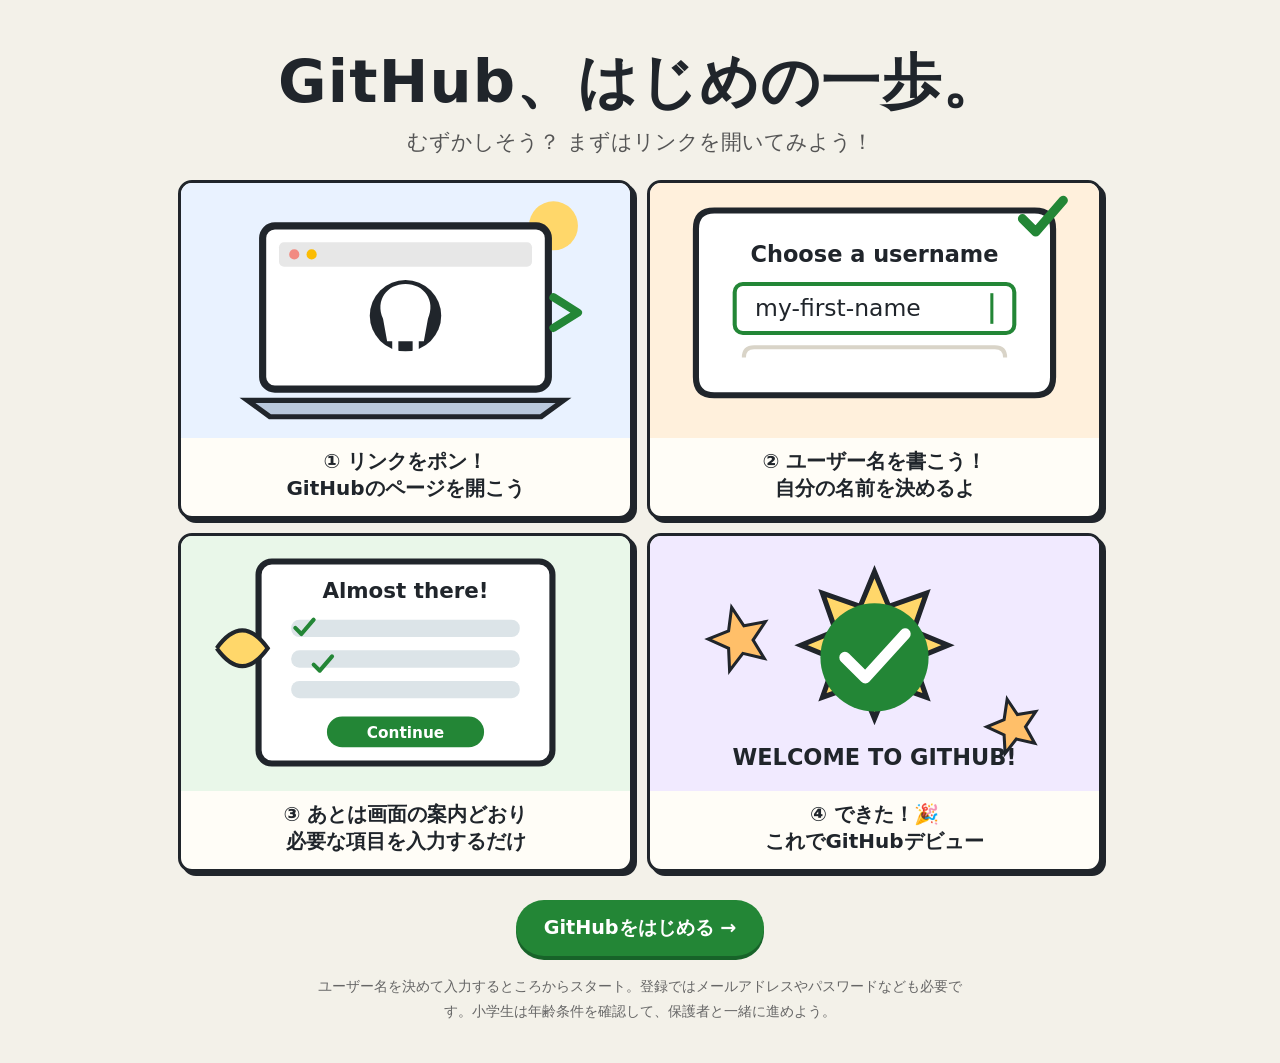
==== index.html @ 366e0529 "Add simple four-panel GitHub getting-started page" ====
<!doctype html>
<html lang="ja">
<head>
<meta charset="utf-8">
<meta name="viewport" content="width=device-width, initial-scale=1">
<title>GitHub、はじめの一歩。</title>
<style>
:root{color-scheme:light;--ink:#20252b;--green:#238636;--paper:#fffdf7;--line:#d9d4c8}
*{box-sizing:border-box}body{margin:0;background:#f3f1e9;color:var(--ink);font-family:system-ui,-apple-system,"Noto Sans JP",sans-serif}
main{width:min(960px,100%);margin:auto;padding:clamp(20px,5vw,48px) 18px 40px}
header{text-align:center;margin-bottom:24px}h1{font-size:clamp(2rem,6vw,3.7rem);line-height:1.15;margin:0 0 12px;letter-spacing:.02em}
.lead{font-size:clamp(1rem,2.5vw,1.3rem);margin:0;color:#555}
.comic{display:grid;grid-template-columns:repeat(2,minmax(0,1fr));gap:14px}
.panel{background:var(--paper);border:3px solid var(--ink);border-radius:14px;overflow:hidden;box-shadow:4px 4px 0 var(--ink)}
.panel svg{display:block;width:100%;height:auto}.caption{font-weight:800;text-align:center;font-size:clamp(1rem,2.5vw,1.25rem);padding:10px 8px 14px;min-height:3.5em}
.cta{text-align:center;margin:28px auto 12px}.button{display:inline-block;background:var(--green);color:white;text-decoration:none;font-weight:800;font-size:1.2rem;padding:15px 28px;border-radius:999px;box-shadow:0 4px 0 #176329}.button:hover{filter:brightness(1.08);transform:translateY(-1px)}
.note{text-align:center;color:#666;font-size:.9rem;line-height:1.7;margin:18px auto 0;max-width:650px}
@media(max-width:560px){.comic{grid-template-columns:1fr;gap:12px}.panel svg{max-height:230px}}
</style>
</head>
<body>
<main>
<header>
<h1>GitHub、はじめの一歩。</h1>
<p class="lead">むずかしそう？ まずはリンクを開いてみよう！</p>
</header>
<section class="comic" aria-label="GitHubを始める4コママンガ">
<article class="panel">
<svg viewBox="0 0 440 250" role="img" aria-label="パソコンでGitHubのリンクを開く">
<rect width="440" height="250" fill="#e9f2ff"/><circle cx="365" cy="42" r="24" fill="#ffd76a"/>
<rect x="80" y="42" width="280" height="160" rx="12" fill="#fff" stroke="#20252b" stroke-width="7"/>
<rect x="96" y="58" width="248" height="24" rx="5" fill="#e7e7e7"/><circle cx="111" cy="70" r="5" fill="#f28b82"/><circle cx="128" cy="70" r="5" fill="#fbbc04"/>
<circle cx="220" cy="130" r="35" fill="#20252b"/><path d="M198 133c-8-18 4-34 22-34s30 16 22 34l-4 22h-36z" fill="#fff"/><path d="M210 153v12m20-12v12" stroke="#fff" stroke-width="6" stroke-linecap="round"/>
<path d="M65 213h310l-22 16H87z" fill="#b9c8dc" stroke="#20252b" stroke-width="5"/>
<path d="M365 112l24 15-24 15" fill="none" stroke="#238636" stroke-width="8" stroke-linecap="round" stroke-linejoin="round"/>
</svg>
<div class="caption">① リンクをポン！<br>GitHubのページを開こう</div>
</article>
<article class="panel">
<svg viewBox="0 0 440 250" role="img" aria-label="ユーザー名を考えて入力する">
<rect width="440" height="250" fill="#fff0dc"/><path d="M45 45q0-18 18-18h314q18 0 18 18v145q0 18-18 18H63q-18 0-18-18z" fill="#fff" stroke="#20252b" stroke-width="6"/>
<text x="220" y="77" font-size="22" font-weight="800" text-anchor="middle" fill="#20252b">Choose a username</text>
<rect x="83" y="99" width="274" height="48" rx="8" fill="#fff" stroke="#238636" stroke-width="4"/>
<text x="103" y="130" font-size="23" fill="#20252b">my-first-name</text><path d="M335 108v30" stroke="#238636" stroke-width="3"/>
<path d="M92 171q0-10 10-10h236q10 0 10 10" fill="none" stroke="#d9d4c8" stroke-width="4"/>
<path d="M365 35l13 13 27-31" fill="none" stroke="#238636" stroke-width="9" stroke-linecap="round" stroke-linejoin="round"/>
</svg>
<div class="caption">② ユーザー名を書こう！<br>自分の名前を決めるよ</div>
</article>
<article class="panel">
<svg viewBox="0 0 440 250" role="img" aria-label="画面の案内にそって登録を進める">
<rect width="440" height="250" fill="#e9f7e9"/><rect x="76" y="25" width="288" height="198" rx="13" fill="#fff" stroke="#20252b" stroke-width="6"/>
<text x="220" y="61" font-size="21" font-weight="800" text-anchor="middle" fill="#20252b">Almost there!</text>
<rect x="108" y="82" width="224" height="17" rx="8" fill="#dce4e8"/><rect x="108" y="112" width="224" height="17" rx="8" fill="#dce4e8"/><rect x="108" y="142" width="224" height="17" rx="8" fill="#dce4e8"/>
<path d="M112 90l6 6 12-14m0 44l6 6 12-14" fill="none" stroke="#238636" stroke-width="4" stroke-linecap="round" stroke-linejoin="round"/>
<rect x="143" y="177" width="154" height="30" rx="15" fill="#238636"/><text x="220" y="198" text-anchor="middle" font-size="15" font-weight="800" fill="#fff">Continue</text>
<path d="M35 110q25-35 50 0q-25 35-50 0" fill="#ffd76a" stroke="#20252b" stroke-width="4"/>
</svg>
<div class="caption">③ あとは画面の案内どおり<br>必要な項目を入力するだけ</div>
</article>
<article class="panel">
<svg viewBox="0 0 440 250" role="img" aria-label="登録ができてうれしい">
<rect width="440" height="250" fill="#f1eaff"/><path d="M220 35l14 34 37-13-13 37 34 14-34 14 13 37-37-13-14 34-14-34-37 13 13-37-34-14 34-14-13-37 37 13z" fill="#ffd76a" stroke="#20252b" stroke-width="5"/>
<circle cx="220" cy="119" r="53" fill="#238636"/><path d="M191 119l20 20 39-43" fill="none" stroke="#fff" stroke-width="11" stroke-linecap="round" stroke-linejoin="round"/>
<path d="M80 70l12 18 21-4-12 18 11 18-21-5-13 17-1-22-20-9 20-8zM350 160l10 15 18-3-10 15 9 16-18-4-11 14-1-18-17-8 17-7z" fill="#ffbf69" stroke="#20252b" stroke-width="3"/>
<text x="220" y="224" font-size="22" font-weight="900" text-anchor="middle" fill="#20252b">WELCOME TO GITHUB!</text>
</svg>
<div class="caption">④ できた！🎉<br>これでGitHubデビュー</div>
</article>
</section>
<div class="cta"><a class="button" href="https://github.com/signup" target="_blank" rel="noopener">GitHubをはじめる →</a></div>
<p class="note">ユーザー名を決めて入力するところからスタート。登録ではメールアドレスやパスワードなども必要です。小学生は年齢条件を確認して、保護者と一緒に進めよう。</p>
</main>
</body>
</html>
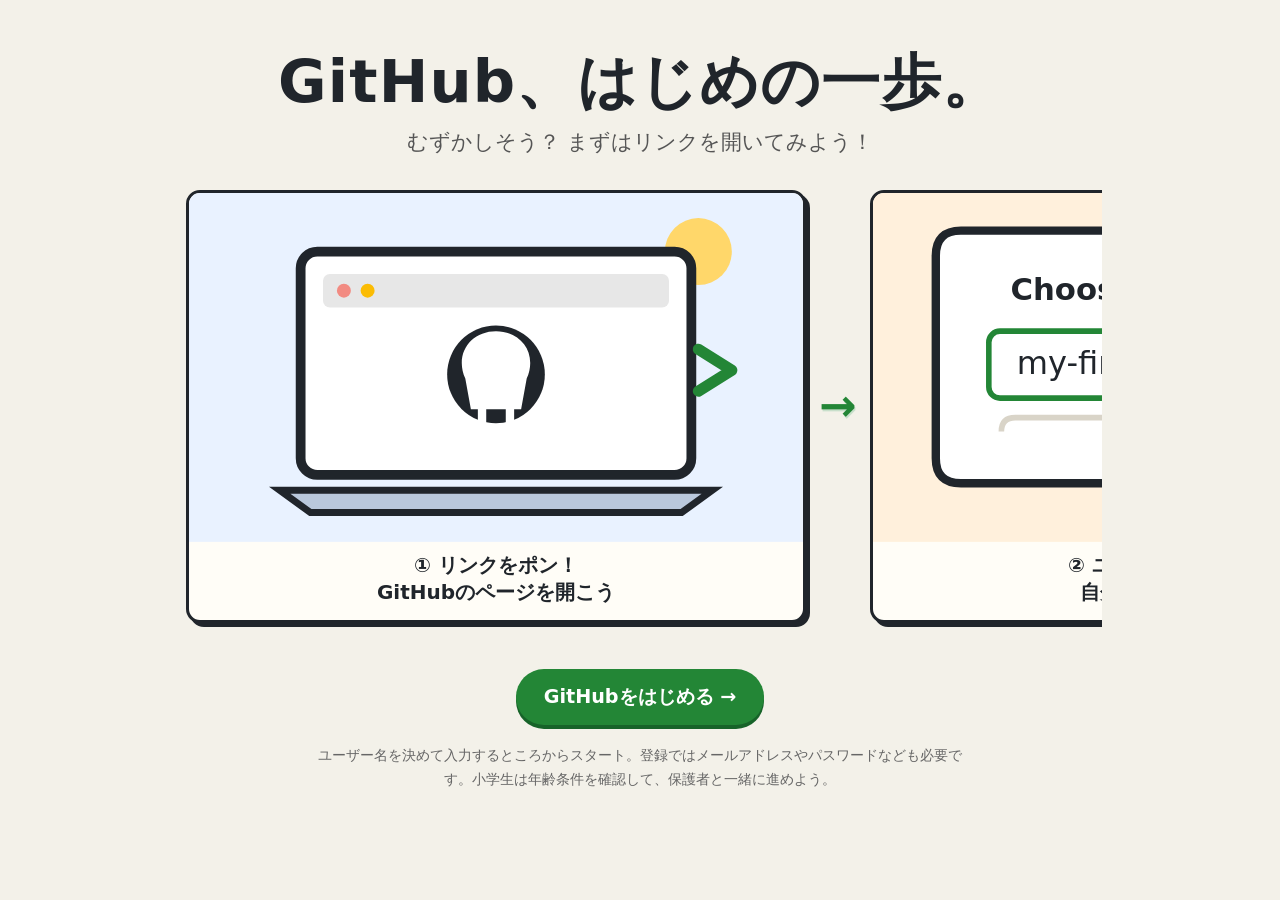
==== commit 1082ec40: "Add arrows between horizontally scrolling comic panels" ====
--- a/index.html
+++ b/index.html
@@ -10,12 +10,12 @@
 main{width:min(960px,100%);margin:auto;padding:clamp(20px,5vw,48px) 18px 40px}
 header{text-align:center;margin-bottom:24px}h1{font-size:clamp(2rem,6vw,3.7rem);line-height:1.15;margin:0 0 12px;letter-spacing:.02em}
 .lead{font-size:clamp(1rem,2.5vw,1.3rem);margin:0;color:#555}
-.comic{display:grid;grid-template-columns:repeat(2,minmax(0,1fr));gap:14px}
-.panel{background:var(--paper);border:3px solid var(--ink);border-radius:14px;overflow:hidden;box-shadow:4px 4px 0 var(--ink)}
+.comic{display:flex;align-items:center;gap:0;overflow-x:auto;overscroll-behavior-x:contain;scroll-snap-type:x mandatory;padding:10px 8px 18px;scrollbar-width:thin}
+.panel{flex:0 0 min(78vw,620px);background:var(--paper);border:3px solid var(--ink);border-radius:14px;overflow:hidden;box-shadow:4px 4px 0 var(--ink);scroll-snap-align:center}.flow-arrow{flex:0 0 64px;display:grid;place-items:center;color:var(--green);font-size:2.8rem;font-weight:900;line-height:1;text-shadow:1px 2px 0 #c8dfcb}
 .panel svg{display:block;width:100%;height:auto}.caption{font-weight:800;text-align:center;font-size:clamp(1rem,2.5vw,1.25rem);padding:10px 8px 14px;min-height:3.5em}
 .cta{text-align:center;margin:28px auto 12px}.button{display:inline-block;background:var(--green);color:white;text-decoration:none;font-weight:800;font-size:1.2rem;padding:15px 28px;border-radius:999px;box-shadow:0 4px 0 #176329}.button:hover{filter:brightness(1.08);transform:translateY(-1px)}
 .note{text-align:center;color:#666;font-size:.9rem;line-height:1.7;margin:18px auto 0;max-width:650px}
-@media(max-width:560px){.comic{grid-template-columns:1fr;gap:12px}.panel svg{max-height:230px}}
+@media(max-width:560px){.panel{flex-basis:84vw}.flow-arrow{flex-basis:42px;font-size:2rem}.panel svg{max-height:260px}}
 </style>
 </head>
 <body>
@@ -36,6 +36,7 @@
 </svg>
 <div class="caption">① リンクをポン！<br>GitHubのページを開こう</div>
 </article>
+<div class="flow-arrow" aria-hidden="true">→</div>
 <article class="panel">
 <svg viewBox="0 0 440 250" role="img" aria-label="ユーザー名を考えて入力する">
 <rect width="440" height="250" fill="#fff0dc"/><path d="M45 45q0-18 18-18h314q18 0 18 18v145q0 18-18 18H63q-18 0-18-18z" fill="#fff" stroke="#20252b" stroke-width="6"/>
@@ -47,6 +48,7 @@
 </svg>
 <div class="caption">② ユーザー名を書こう！<br>自分の名前を決めるよ</div>
 </article>
+<div class="flow-arrow" aria-hidden="true">→</div>
 <article class="panel">
 <svg viewBox="0 0 440 250" role="img" aria-label="画面の案内にそって登録を進める">
 <rect width="440" height="250" fill="#e9f7e9"/><rect x="76" y="25" width="288" height="198" rx="13" fill="#fff" stroke="#20252b" stroke-width="6"/>
@@ -58,6 +60,7 @@
 </svg>
 <div class="caption">③ あとは画面の案内どおり<br>必要な項目を入力するだけ</div>
 </article>
+<div class="flow-arrow" aria-hidden="true">→</div>
 <article class="panel">
 <svg viewBox="0 0 440 250" role="img" aria-label="登録ができてうれしい">
 <rect width="440" height="250" fill="#f1eaff"/><path d="M220 35l14 34 37-13-13 37 34 14-34 14 13 37-37-13-14 34-14-34-37 13 13-37-34-14 34-14-13-37 37 13z" fill="#ffd76a" stroke="#20252b" stroke-width="5"/>
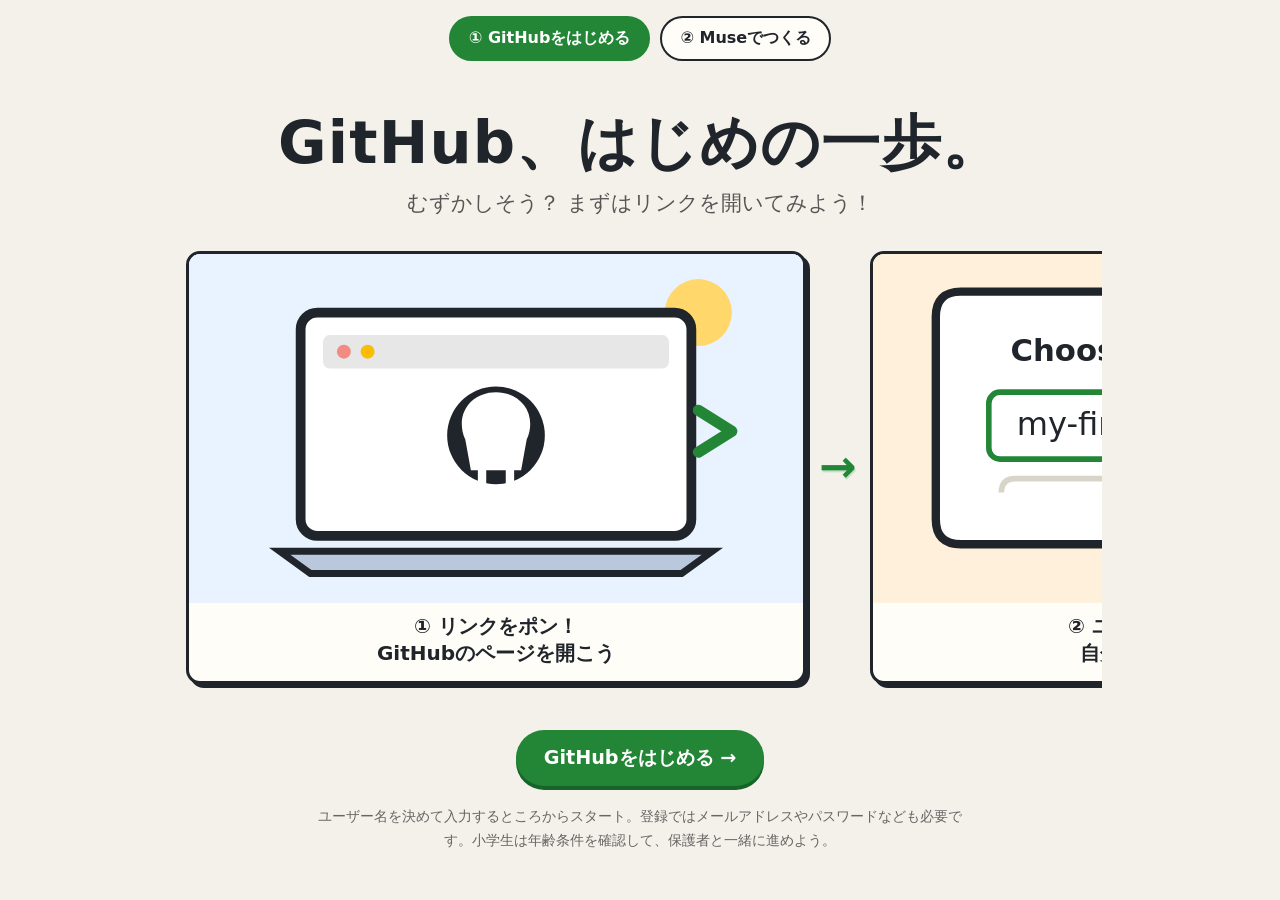
==== commit 99cc54ab: "Build unified GitHub and Muse onboarding SPA" ====
--- a/index.html
+++ b/index.html
@@ -1,31 +1,75 @@
 <!doctype html>
 <html lang="ja">
 <head>
-<meta charset="utf-8">
-<meta name="viewport" content="width=device-width, initial-scale=1">
-<title>GitHub、はじめの一歩。</title>
+<meta charset="utf-8"><meta name="viewport" content="width=device-width,initial-scale=1">
+<title>はじめてのものづくり｜GitHub × Muse</title>
 <style>
+
 :root{color-scheme:light;--ink:#20252b;--green:#238636;--paper:#fffdf7;--line:#d9d4c8}
 *{box-sizing:border-box}body{margin:0;background:#f3f1e9;color:var(--ink);font-family:system-ui,-apple-system,"Noto Sans JP",sans-serif}
 main{width:min(960px,100%);margin:auto;padding:clamp(20px,5vw,48px) 18px 40px}
 header{text-align:center;margin-bottom:24px}h1{font-size:clamp(2rem,6vw,3.7rem);line-height:1.15;margin:0 0 12px;letter-spacing:.02em}
 .lead{font-size:clamp(1rem,2.5vw,1.3rem);margin:0;color:#555}
-.comic{display:flex;align-items:center;gap:0;overflow-x:auto;overscroll-behavior-x:contain;scroll-snap-type:x mandatory;padding:10px 8px 18px;scrollbar-width:thin}
-.panel{flex:0 0 min(78vw,620px);background:var(--paper);border:3px solid var(--ink);border-radius:14px;overflow:hidden;box-shadow:4px 4px 0 var(--ink);scroll-snap-align:center}.flow-arrow{flex:0 0 64px;display:grid;place-items:center;color:var(--green);font-size:2.8rem;font-weight:900;line-height:1;text-shadow:1px 2px 0 #c8dfcb}
-.panel svg{display:block;width:100%;height:auto}.caption{font-weight:800;text-align:center;font-size:clamp(1rem,2.5vw,1.25rem);padding:10px 8px 14px;min-height:3.5em}
-.cta{text-align:center;margin:28px auto 12px}.button{display:inline-block;background:var(--green);color:white;text-decoration:none;font-weight:800;font-size:1.2rem;padding:15px 28px;border-radius:999px;box-shadow:0 4px 0 #176329}.button:hover{filter:brightness(1.08);transform:translateY(-1px)}
-.note{text-align:center;color:#666;font-size:.9rem;line-height:1.7;margin:18px auto 0;max-width:650px}
-@media(max-width:560px){.panel{flex-basis:84vw}.flow-arrow{flex-basis:42px;font-size:2rem}.panel svg{max-height:260px}}
+.signup-comic{display:flex;align-items:center;gap:0;overflow-x:auto;overscroll-behavior-x:contain;scroll-snap-type:x mandatory;padding:10px 8px 18px;scrollbar-width:thin}
+.signup-panel{flex:0 0 min(78vw,620px);background:var(--paper);border:3px solid var(--ink);border-radius:14px;overflow:hidden;box-shadow:4px 4px 0 var(--ink);scroll-snap-align:center}.signup-flow-arrow{flex:0 0 64px;display:grid;place-items:center;color:var(--green);font-size:2.8rem;font-weight:900;line-height:1;text-shadow:1px 2px 0 #c8dfcb}
+.signup-panel svg{display:block;width:100%;height:auto}.signup-caption{font-weight:800;text-align:center;font-size:clamp(1rem,2.5vw,1.25rem);padding:10px 8px 14px;min-height:3.5em}
+.signup-cta{text-align:center;margin:28px auto 12px}.signup-button{display:inline-block;background:var(--green);color:white;text-decoration:none;font-weight:800;font-size:1.2rem;padding:15px 28px;border-radius:999px;box-shadow:0 4px 0 #176329}.signup-button:hover{filter:brightness(1.08);transform:translateY(-1px)}
+.signup-note{text-align:center;color:#666;font-size:.9rem;line-height:1.7;margin:18px auto 0;max-width:650px}
+@media(max-width:560px){.signup-panel{flex-basis:84vw}.signup-flow-arrow{flex-basis:42px;font-size:2rem}.signup-panel svg{max-height:260px}}
+
+
+:root{--ink:#20252b;--green:#238636;--paper:#fffdf7}
+*{box-sizing:border-box}body{margin:0;background:#f3f1e9;color:var(--ink);font-family:system-ui,-apple-system,"Noto Sans JP",sans-serif}
+main{max-width:1100px;margin:auto;padding:22px 14px 44px}h1{text-align:center;font-size:clamp(1.7rem,5vw,2.8rem);margin:0 0 26px}
+.action{margin:0 0 34px}.action-head{display:flex;align-items:baseline;gap:14px;flex-wrap:wrap;margin:0 4px 10px}.action-head h2{margin:0;font-size:1.15rem}.purpose{margin:0;font-weight:750}
+.strip{display:flex;align-items:center;overflow-x:auto;gap:0;padding:8px 8px 16px;scroll-snap-type:x mandatory;scrollbar-width:thin;overscroll-behavior-x:contain}
+.panel{flex:0 0 min(68vw,270px);border:3px solid var(--ink);border-radius:14px;overflow:hidden;background:var(--paper);box-shadow:4px 4px 0 var(--ink);scroll-snap-align:center;cursor:pointer;animation:framePulse 2s infinite}
+.panel svg{display:block;width:100%;height:auto}.panel:focus-visible,.arrow:focus-visible{outline:4px solid #e4aa18;outline-offset:4px}
+.arrow{flex:0 0 48px;border:0;background:none;color:var(--green);font-size:2.5rem;font-weight:900;cursor:pointer;animation:arrowBlink 1s infinite}
+.scene-bg{fill:#eaf2ff}.burst{fill:#ffe16b;stroke:#20252b;stroke-width:3}.person{transform-box:fill-box;transform-origin:center bottom;animation:hop 1.6s ease-in-out infinite}.bubble{transform-box:fill-box;transform-origin:center;animation:pop .75s cubic-bezier(.2,1.5,.5,1) both}.spark{animation:twinkle 1s ease-in-out infinite alternate}.speed{stroke:#20252b;stroke-width:4;stroke-linecap:round;animation:dash .7s ease-in-out infinite alternate}
+.svg-step{font-size:15px;font-weight:900;fill:#238636}.svg-action{font-size:20px;font-weight:900;fill:#20252b}.bubble-text{font-size:17px;font-weight:900;fill:#20252b}.impact{font-size:25px;font-weight:1000;fill:#e34b35;stroke:#fff;stroke-width:4px;paint-order:stroke}
+@keyframes hop{0%,100%{transform:translateY(0) rotate(0)}45%{transform:translateY(-8px) rotate(-4deg)}}
+@keyframes pop{0%{opacity:0;transform:scale(.45)}100%{opacity:1;transform:scale(1)}}
+@keyframes twinkle{from{opacity:.35;transform:scale(.8)}to{opacity:1;transform:scale(1.15)}}
+@keyframes dash{from{opacity:.25;transform:translateX(-3px)}to{opacity:1;transform:translateX(3px)}}
+@keyframes arrowBlink{0%,100%{opacity:1}50%{opacity:.2}}
+@keyframes framePulse{0%,100%{border-color:var(--ink)}50%{border-color:var(--green)}}
+@media(max-width:560px){.panel{flex-basis:76vw}.arrow{flex-basis:34px;font-size:2rem}.action-head{display:block}.purpose{margin-top:4px}}
+@media(prefers-reduced-motion:reduce){*,*::before,*::after{animation:none!important;scroll-behavior:auto!important}}
+
+body{padding:0}
+.site-nav{display:flex;justify-content:center;gap:10px;flex-wrap:wrap;padding:16px 12px 0}
+.site-nav button{border:2px solid #20252b;border-radius:999px;background:#fffdf7;color:#20252b;padding:10px 18px;font:inherit;font-weight:800;cursor:pointer}
+.site-nav button[aria-selected="true"]{background:#238636;color:#fff;border-color:#238636}
+.view[hidden]{display:none}
+#signup-view main{width:min(960px,100%);margin:auto;padding:clamp(20px,5vw,48px) 18px 40px}
+#signup-view header{text-align:center;margin-bottom:24px}
+#signup-view h1{font-size:clamp(2rem,6vw,3.7rem);line-height:1.15;margin:0 0 12px;letter-spacing:.02em}
+#signup-view .lead{font-size:clamp(1rem,2.5vw,1.3rem);margin:0;color:#555}
+#signup-view .signup-comic{display:flex;align-items:center;gap:0;overflow-x:auto;overscroll-behavior-x:contain;scroll-snap-type:x mandatory;padding:10px 8px 18px;scrollbar-width:thin}
+#signup-view .signup-panel{flex:0 0 min(78vw,620px);background:#fffdf7;border:3px solid #20252b;border-radius:14px;overflow:hidden;box-shadow:4px 4px 0 #20252b;scroll-snap-align:center}
+#signup-view .signup-flow-arrow{flex:0 0 64px;display:grid;place-items:center;color:#238636;font-size:2.8rem;font-weight:900;line-height:1}
+#signup-view .signup-panel svg{display:block;width:100%;height:auto}
+#signup-view .signup-caption{font-weight:800;text-align:center;font-size:clamp(1rem,2.5vw,1.25rem);padding:10px 8px 14px;min-height:3.5em}
+#signup-view .signup-cta{text-align:center;margin:28px auto 12px}
+#signup-view .signup-button{display:inline-block;background:#238636;color:white;text-decoration:none;font-weight:800;font-size:1.2rem;padding:15px 28px;border-radius:999px;box-shadow:0 4px 0 #176329}
+#signup-view .signup-note{text-align:center;color:#666;font-size:.9rem;line-height:1.7;margin:18px auto 0;max-width:650px}
+@media(max-width:560px){#signup-view .signup-panel{flex-basis:84vw}#signup-view .signup-flow-arrow{flex-basis:42px;font-size:2rem}#signup-view .signup-panel svg{max-height:260px}}
 </style>
 </head>
 <body>
+<nav class="site-nav" aria-label="ガイド切り替え">
+<button type="button" data-view="signup" aria-selected="true">① GitHubをはじめる</button>
+<button type="button" data-view="muse" aria-selected="false">② Museでつくる</button>
+</nav>
+<section id="signup-view" class="view">
 <main>
 <header>
 <h1>GitHub、はじめの一歩。</h1>
 <p class="lead">むずかしそう？ まずはリンクを開いてみよう！</p>
 </header>
-<section class="comic" aria-label="GitHubを始める4コママンガ">
-<article class="panel">
+<section class="signup-comic" aria-label="GitHubを始める4コママンガ">
+<article class="signup-panel">
 <svg viewBox="0 0 440 250" role="img" aria-label="パソコンでGitHubのリンクを開く">
 <rect width="440" height="250" fill="#e9f2ff"/><circle cx="365" cy="42" r="24" fill="#ffd76a"/>
 <rect x="80" y="42" width="280" height="160" rx="12" fill="#fff" stroke="#20252b" stroke-width="7"/>
@@ -34,10 +78,10 @@
 <path d="M65 213h310l-22 16H87z" fill="#b9c8dc" stroke="#20252b" stroke-width="5"/>
 <path d="M365 112l24 15-24 15" fill="none" stroke="#238636" stroke-width="8" stroke-linecap="round" stroke-linejoin="round"/>
 </svg>
-<div class="caption">① リンクをポン！<br>GitHubのページを開こう</div>
+<div class="signup-caption">① リンクをポン！<br>GitHubのページを開こう</div>
 </article>
-<div class="flow-arrow" aria-hidden="true">→</div>
-<article class="panel">
+<div class="signup-flow-arrow" aria-hidden="true">→</div>
+<article class="signup-panel">
 <svg viewBox="0 0 440 250" role="img" aria-label="ユーザー名を考えて入力する">
 <rect width="440" height="250" fill="#fff0dc"/><path d="M45 45q0-18 18-18h314q18 0 18 18v145q0 18-18 18H63q-18 0-18-18z" fill="#fff" stroke="#20252b" stroke-width="6"/>
 <text x="220" y="77" font-size="22" font-weight="800" text-anchor="middle" fill="#20252b">Choose a username</text>
@@ -46,10 +90,10 @@
 <path d="M92 171q0-10 10-10h236q10 0 10 10" fill="none" stroke="#d9d4c8" stroke-width="4"/>
 <path d="M365 35l13 13 27-31" fill="none" stroke="#238636" stroke-width="9" stroke-linecap="round" stroke-linejoin="round"/>
 </svg>
-<div class="caption">② ユーザー名を書こう！<br>自分の名前を決めるよ</div>
+<div class="signup-caption">② ユーザー名を書こう！<br>自分の名前を決めるよ</div>
 </article>
-<div class="flow-arrow" aria-hidden="true">→</div>
-<article class="panel">
+<div class="signup-flow-arrow" aria-hidden="true">→</div>
+<article class="signup-panel">
 <svg viewBox="0 0 440 250" role="img" aria-label="画面の案内にそって登録を進める">
 <rect width="440" height="250" fill="#e9f7e9"/><rect x="76" y="25" width="288" height="198" rx="13" fill="#fff" stroke="#20252b" stroke-width="6"/>
 <text x="220" y="61" font-size="21" font-weight="800" text-anchor="middle" fill="#20252b">Almost there!</text>
@@ -58,21 +102,53 @@
 <rect x="143" y="177" width="154" height="30" rx="15" fill="#238636"/><text x="220" y="198" text-anchor="middle" font-size="15" font-weight="800" fill="#fff">Continue</text>
 <path d="M35 110q25-35 50 0q-25 35-50 0" fill="#ffd76a" stroke="#20252b" stroke-width="4"/>
 </svg>
-<div class="caption">③ あとは画面の案内どおり<br>必要な項目を入力するだけ</div>
+<div class="signup-caption">③ あとは画面の案内どおり<br>必要な項目を入力するだけ</div>
 </article>
-<div class="flow-arrow" aria-hidden="true">→</div>
-<article class="panel">
+<div class="signup-flow-arrow" aria-hidden="true">→</div>
+<article class="signup-panel">
 <svg viewBox="0 0 440 250" role="img" aria-label="登録ができてうれしい">
 <rect width="440" height="250" fill="#f1eaff"/><path d="M220 35l14 34 37-13-13 37 34 14-34 14 13 37-37-13-14 34-14-34-37 13 13-37-34-14 34-14-13-37 37 13z" fill="#ffd76a" stroke="#20252b" stroke-width="5"/>
 <circle cx="220" cy="119" r="53" fill="#238636"/><path d="M191 119l20 20 39-43" fill="none" stroke="#fff" stroke-width="11" stroke-linecap="round" stroke-linejoin="round"/>
 <path d="M80 70l12 18 21-4-12 18 11 18-21-5-13 17-1-22-20-9 20-8zM350 160l10 15 18-3-10 15 9 16-18-4-11 14-1-18-17-8 17-7z" fill="#ffbf69" stroke="#20252b" stroke-width="3"/>
 <text x="220" y="224" font-size="22" font-weight="900" text-anchor="middle" fill="#20252b">WELCOME TO GITHUB!</text>
 </svg>
-<div class="caption">④ できた！🎉<br>これでGitHubデビュー</div>
+<div class="signup-caption">④ できた！🎉<br>これでGitHubデビュー</div>
 </article>
 </section>
-<div class="cta"><a class="button" href="https://github.com/signup" target="_blank" rel="noopener">GitHubをはじめる →</a></div>
-<p class="note">ユーザー名を決めて入力するところからスタート。登録ではメールアドレスやパスワードなども必要です。小学生は年齢条件を確認して、保護者と一緒に進めよう。</p>
+<div class="signup-cta"><a class="signup-button" href="https://github.com/signup" target="_blank" rel="noopener">GitHubをはじめる →</a></div>
+<p class="signup-note">ユーザー名を決めて入力するところからスタート。登録ではメールアドレスやパスワードなども必要です。小学生は年齢条件を確認して、保護者と一緒に進めよう。</p>
 </main>
-</body>
-</html>+</section>
+<section id="muse-view" class="view" hidden>
+<h1>Muse はじめてのアクションプラン</h1><div id="journey"></div>
+</section>
+<script>
+
+const plans=[
+ {title:"Action 1",purpose:"目的：Museで制作を始める",steps:[
+  ["Museを開く","さあ、はじめよう！","OPEN!","🌱"],
+  ["アカウントでログインする","ログインできた！","LOGIN!","🔑"],
+  ["新しいチャットを開く","ここから相談！","CHAT!","💬"],
+  ["Museに話しかける","Muse、こんにちは！","HELLO!","✨"]]},
+ {title:"Action 2",purpose:"目的：GitHubと連携する",steps:[
+  ["MuseのConnectorsを開く","連携設定へ！","CONNECT!","🔌"],
+  ["GitHubを選ぶ","GitHubを発見！","GITHUB!","🐙"],
+  ["GitHubで接続を許可する","接続を許可！","AUTHORIZE!","✅"],
+  ["接続済みを確認する","つながった！","LINKED!","🔗"]]},
+ {title:"Action 3",purpose:"目的：遊べるゲームを完成させる",steps:[
+  ["作りたいゲームを伝える","こんなゲームがほしい！","IDEA!","🎮"],
+  ["ルールと操作を決める","ルールはこれだ！","RULES!","🕹️"],
+  ["Museにゲーム制作を依頼する","ゲームを作って！","BUILD!","🛠️"],
+  ["ゲームを動かして確認する","動いた！遊んでみよう！","PLAY!","🚀"]]}
+];
+const root=document.getElementById("journey");
+root.innerHTML=plans.map((plan,pi)=>'<section class="action"><div class="action-head"><h2>'+plan.title+'</h2><p class="purpose">'+plan.purpose+'</p></div><div class="strip" aria-label="'+plan.title+' 4コマ">'+plan.steps.map((step,i)=>'<article class="panel" tabindex="0" role="button" aria-label="'+step[0]+'。クリックで次へ"><svg viewBox="0 0 320 230" role="img" aria-label="'+step[0]+'"><rect width="320" height="230" class="scene-bg"/><path class="burst" d="M18 18l18 5 12-15 8 19 20-1-12 16 11 18-21-3-9 18-7-19-21 1 12-17z"/><path class="speed" d="M24 150h48M18 166h34M254 178h42"/><g class="person"><circle cx="158" cy="133" r="35" fill="#ffd6b5" stroke="#20252b" stroke-width="4"/><path d="M126 126q5-43 42-32 20 7 23 31-20-14-39-10-13 2-26 11" fill="#303747"/><circle cx="146" cy="133" r="4" fill="#20252b"/><circle cx="170" cy="133" r="4" fill="#20252b"/><path d="M149 149q10 9 20 0" fill="none" stroke="#20252b" stroke-width="3" stroke-linecap="round"/><path d="M130 169q28-18 56 0l12 49h-80z" fill="'+(pi===1?'#8ec5ff':pi===2?'#ff9d80':'#9bd7a5')+'" stroke="#20252b" stroke-width="4"/></g><g class="bubble"><path d="M190 22h111q10 0 10 10v47q0 10-10 10h-48l-18 17 3-17h-48q-10 0-10-10V32q0-10 10-10" fill="#fff" stroke="#20252b" stroke-width="3"/><text x="246" y="54" text-anchor="middle" class="bubble-text">'+step[1]+'</text></g><text x="18" y="215" class="svg-step">'+(i+1)+' / 4</text><text x="160" y="28" text-anchor="middle" class="impact">'+step[2]+'</text><text x="160" y="206" text-anchor="middle" font-size="24" class="spark">'+step[3]+'</text></svg></article>'+(i<3?'<button class="arrow" type="button" aria-label="次のコマへ">→</button>':'' )).join("")+'</div></section>').join("");
+document.querySelectorAll(".action").forEach(section=>{const cards=[...section.querySelectorAll(".panel")];const arrows=[...section.querySelectorAll(".arrow")];const go=i=>cards[i+1]?.scrollIntoView({behavior:"smooth",block:"nearest",inline:"center"});arrows.forEach((b,i)=>b.addEventListener("click",()=>go(i)));cards.forEach((c,i)=>{c.addEventListener("click",()=>go(i));c.addEventListener("keydown",e=>{if(e.key==="Enter"||e.key===" "){e.preventDefault();go(i)}})});});
+
+const tabs=[...document.querySelectorAll("[data-view]")];
+const views={signup:document.getElementById("signup-view"),muse:document.getElementById("muse-view")};
+function showView(name){for(const [key,view] of Object.entries(views))view.hidden=key!==name;tabs.forEach(tab=>tab.setAttribute("aria-selected",String(tab.dataset.view===name)));history.replaceState(null,"",name==="muse"?"#muse":"#github");}
+tabs.forEach(tab=>tab.addEventListener("click",()=>showView(tab.dataset.view)));
+if(location.hash==="#muse")showView("muse");
+</script>
+</body></html>
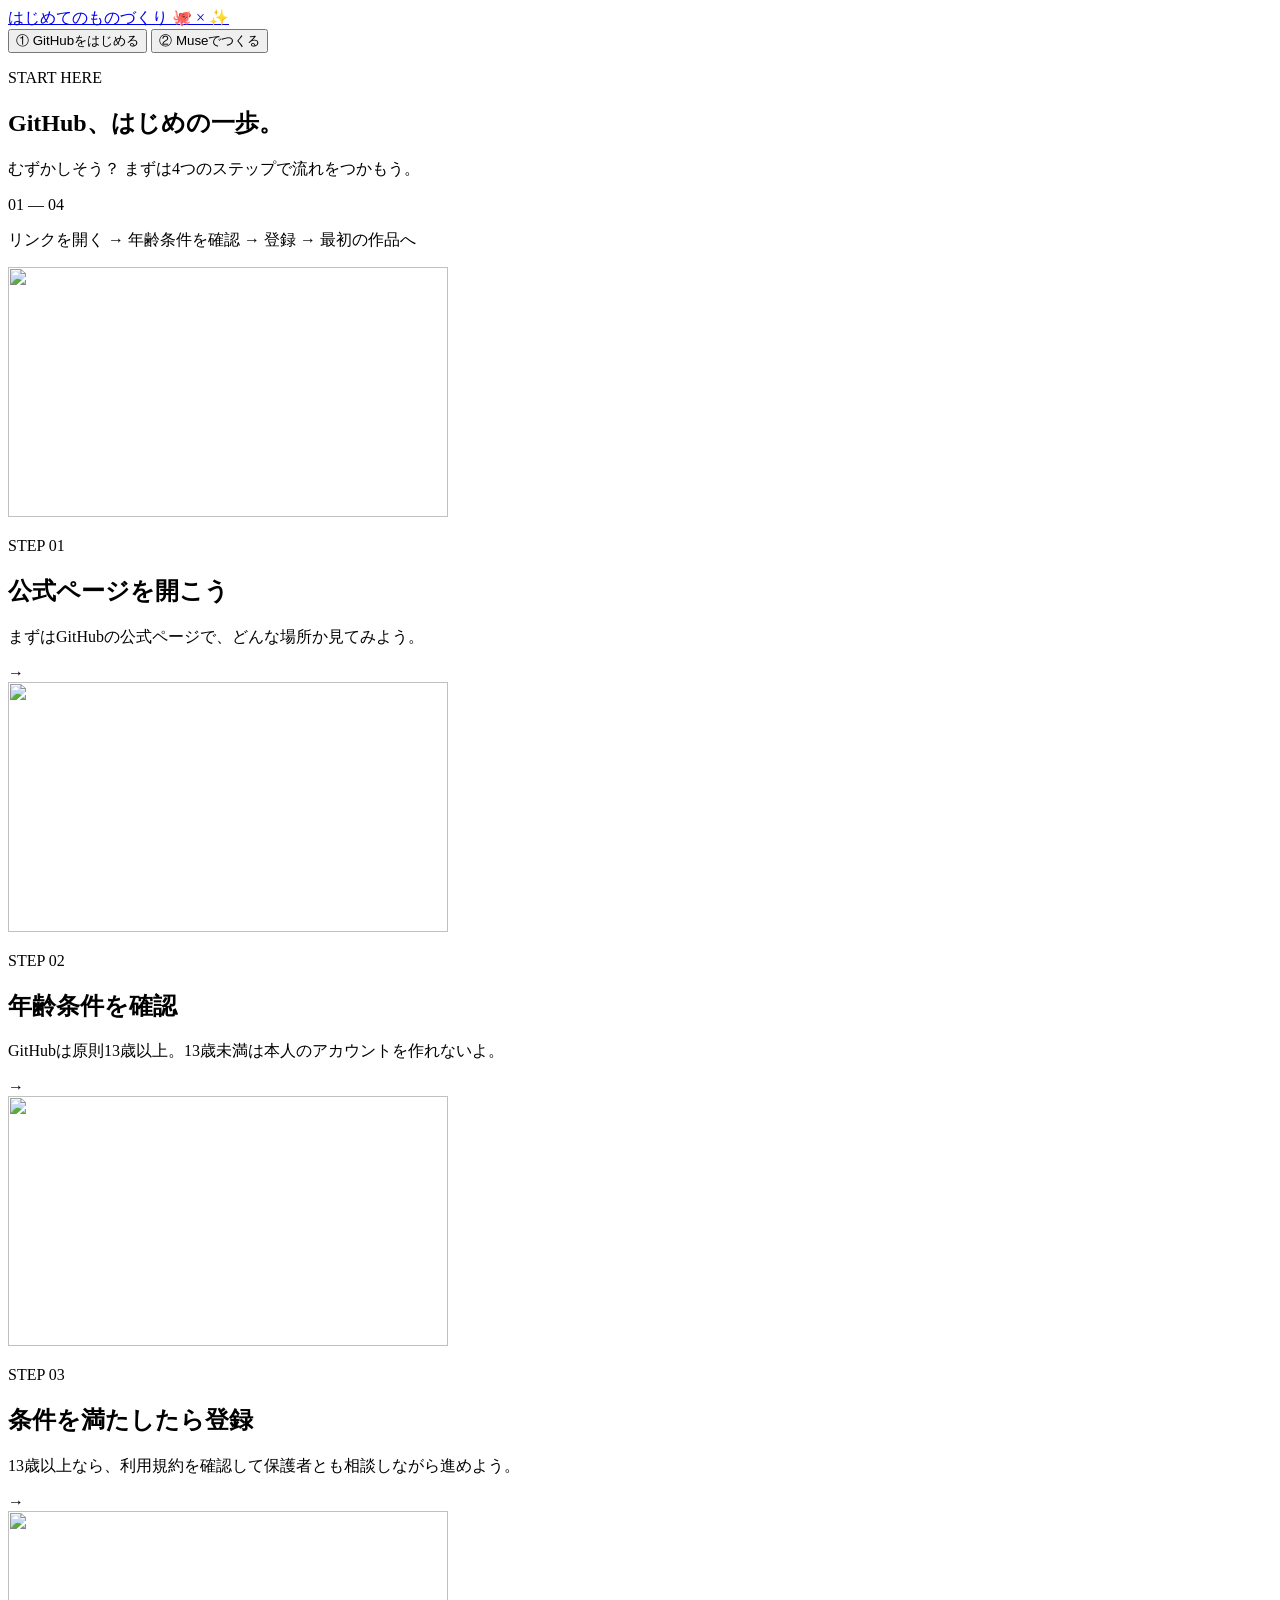
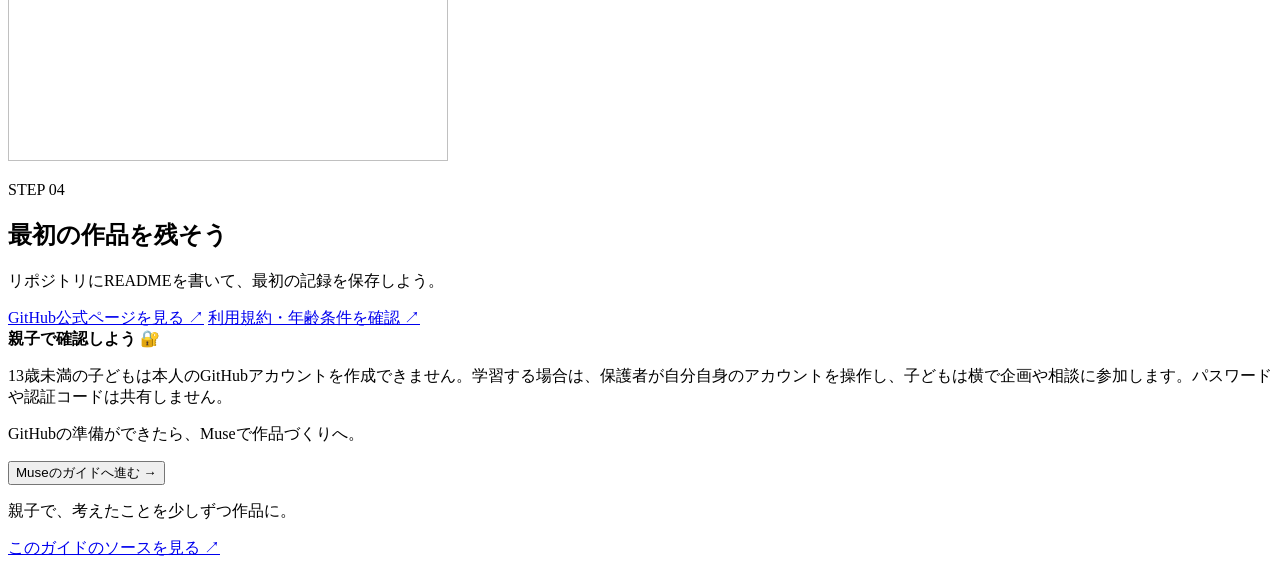
==== commit cbc2654f: "Build static SPA guide shell" ====
--- a/index.html
+++ b/index.html
@@ -1,154 +1,101 @@
 <!doctype html>
 <html lang="ja">
 <head>
-<meta charset="utf-8"><meta name="viewport" content="width=device-width,initial-scale=1">
-<title>はじめてのものづくり｜GitHub × Muse</title>
-<style>
-
-:root{color-scheme:light;--ink:#20252b;--green:#238636;--paper:#fffdf7;--line:#d9d4c8}
-*{box-sizing:border-box}body{margin:0;background:#f3f1e9;color:var(--ink);font-family:system-ui,-apple-system,"Noto Sans JP",sans-serif}
-main{width:min(960px,100%);margin:auto;padding:clamp(20px,5vw,48px) 18px 40px}
-header{text-align:center;margin-bottom:24px}h1{font-size:clamp(2rem,6vw,3.7rem);line-height:1.15;margin:0 0 12px;letter-spacing:.02em}
-.lead{font-size:clamp(1rem,2.5vw,1.3rem);margin:0;color:#555}
-.signup-comic{display:flex;align-items:center;gap:0;overflow-x:auto;overscroll-behavior-x:contain;scroll-snap-type:x mandatory;padding:10px 8px 18px;scrollbar-width:thin}
-.signup-panel{flex:0 0 min(78vw,620px);background:var(--paper);border:3px solid var(--ink);border-radius:14px;overflow:hidden;box-shadow:4px 4px 0 var(--ink);scroll-snap-align:center}.signup-flow-arrow{flex:0 0 64px;display:grid;place-items:center;color:var(--green);font-size:2.8rem;font-weight:900;line-height:1;text-shadow:1px 2px 0 #c8dfcb}
-.signup-panel svg{display:block;width:100%;height:auto}.signup-caption{font-weight:800;text-align:center;font-size:clamp(1rem,2.5vw,1.25rem);padding:10px 8px 14px;min-height:3.5em}
-.signup-cta{text-align:center;margin:28px auto 12px}.signup-button{display:inline-block;background:var(--green);color:white;text-decoration:none;font-weight:800;font-size:1.2rem;padding:15px 28px;border-radius:999px;box-shadow:0 4px 0 #176329}.signup-button:hover{filter:brightness(1.08);transform:translateY(-1px)}
-.signup-note{text-align:center;color:#666;font-size:.9rem;line-height:1.7;margin:18px auto 0;max-width:650px}
-@media(max-width:560px){.signup-panel{flex-basis:84vw}.signup-flow-arrow{flex-basis:42px;font-size:2rem}.signup-panel svg{max-height:260px}}
-
-
-:root{--ink:#20252b;--green:#238636;--paper:#fffdf7}
-*{box-sizing:border-box}body{margin:0;background:#f3f1e9;color:var(--ink);font-family:system-ui,-apple-system,"Noto Sans JP",sans-serif}
-main{max-width:1100px;margin:auto;padding:22px 14px 44px}h1{text-align:center;font-size:clamp(1.7rem,5vw,2.8rem);margin:0 0 26px}
-.action{margin:0 0 34px}.action-head{display:flex;align-items:baseline;gap:14px;flex-wrap:wrap;margin:0 4px 10px}.action-head h2{margin:0;font-size:1.15rem}.purpose{margin:0;font-weight:750}
-.strip{display:flex;align-items:center;overflow-x:auto;gap:0;padding:8px 8px 16px;scroll-snap-type:x mandatory;scrollbar-width:thin;overscroll-behavior-x:contain}
-.panel{flex:0 0 min(68vw,270px);border:3px solid var(--ink);border-radius:14px;overflow:hidden;background:var(--paper);box-shadow:4px 4px 0 var(--ink);scroll-snap-align:center;cursor:pointer;animation:framePulse 2s infinite}
-.panel svg{display:block;width:100%;height:auto}.panel:focus-visible,.arrow:focus-visible{outline:4px solid #e4aa18;outline-offset:4px}
-.arrow{flex:0 0 48px;border:0;background:none;color:var(--green);font-size:2.5rem;font-weight:900;cursor:pointer;animation:arrowBlink 1s infinite}
-.scene-bg{fill:#eaf2ff}.burst{fill:#ffe16b;stroke:#20252b;stroke-width:3}.person{transform-box:fill-box;transform-origin:center bottom;animation:hop 1.6s ease-in-out infinite}.bubble{transform-box:fill-box;transform-origin:center;animation:pop .75s cubic-bezier(.2,1.5,.5,1) both}.spark{animation:twinkle 1s ease-in-out infinite alternate}.speed{stroke:#20252b;stroke-width:4;stroke-linecap:round;animation:dash .7s ease-in-out infinite alternate}
-.svg-step{font-size:15px;font-weight:900;fill:#238636}.svg-action{font-size:20px;font-weight:900;fill:#20252b}.bubble-text{font-size:17px;font-weight:900;fill:#20252b}.impact{font-size:25px;font-weight:1000;fill:#e34b35;stroke:#fff;stroke-width:4px;paint-order:stroke}
-@keyframes hop{0%,100%{transform:translateY(0) rotate(0)}45%{transform:translateY(-8px) rotate(-4deg)}}
-@keyframes pop{0%{opacity:0;transform:scale(.45)}100%{opacity:1;transform:scale(1)}}
-@keyframes twinkle{from{opacity:.35;transform:scale(.8)}to{opacity:1;transform:scale(1.15)}}
-@keyframes dash{from{opacity:.25;transform:translateX(-3px)}to{opacity:1;transform:translateX(3px)}}
-@keyframes arrowBlink{0%,100%{opacity:1}50%{opacity:.2}}
-@keyframes framePulse{0%,100%{border-color:var(--ink)}50%{border-color:var(--green)}}
-@media(max-width:560px){.panel{flex-basis:76vw}.arrow{flex-basis:34px;font-size:2rem}.action-head{display:block}.purpose{margin-top:4px}}
-@media(prefers-reduced-motion:reduce){*,*::before,*::after{animation:none!important;scroll-behavior:auto!important}}
-
-body{padding:0}
-.site-nav{display:flex;justify-content:center;gap:10px;flex-wrap:wrap;padding:16px 12px 0}
-.site-nav button{border:2px solid #20252b;border-radius:999px;background:#fffdf7;color:#20252b;padding:10px 18px;font:inherit;font-weight:800;cursor:pointer}
-.site-nav button[aria-selected="true"]{background:#238636;color:#fff;border-color:#238636}
-.view[hidden]{display:none}
-#signup-view main{width:min(960px,100%);margin:auto;padding:clamp(20px,5vw,48px) 18px 40px}
-#signup-view header{text-align:center;margin-bottom:24px}
-#signup-view h1{font-size:clamp(2rem,6vw,3.7rem);line-height:1.15;margin:0 0 12px;letter-spacing:.02em}
-#signup-view .lead{font-size:clamp(1rem,2.5vw,1.3rem);margin:0;color:#555}
-#signup-view .signup-comic{display:flex;align-items:center;gap:0;overflow-x:auto;overscroll-behavior-x:contain;scroll-snap-type:x mandatory;padding:10px 8px 18px;scrollbar-width:thin}
-#signup-view .signup-panel{flex:0 0 min(78vw,620px);background:#fffdf7;border:3px solid #20252b;border-radius:14px;overflow:hidden;box-shadow:4px 4px 0 #20252b;scroll-snap-align:center}
-#signup-view .signup-flow-arrow{flex:0 0 64px;display:grid;place-items:center;color:#238636;font-size:2.8rem;font-weight:900;line-height:1}
-#signup-view .signup-panel svg{display:block;width:100%;height:auto}
-#signup-view .signup-caption{font-weight:800;text-align:center;font-size:clamp(1rem,2.5vw,1.25rem);padding:10px 8px 14px;min-height:3.5em}
-#signup-view .signup-cta{text-align:center;margin:28px auto 12px}
-#signup-view .signup-button{display:inline-block;background:#238636;color:white;text-decoration:none;font-weight:800;font-size:1.2rem;padding:15px 28px;border-radius:999px;box-shadow:0 4px 0 #176329}
-#signup-view .signup-note{text-align:center;color:#666;font-size:.9rem;line-height:1.7;margin:18px auto 0;max-width:650px}
-@media(max-width:560px){#signup-view .signup-panel{flex-basis:84vw}#signup-view .signup-flow-arrow{flex-basis:42px;font-size:2rem}#signup-view .signup-panel svg{max-height:260px}}
-</style>
+  <meta charset="utf-8">
+  <meta name="viewport" content="width=device-width, initial-scale=1">
+  <meta name="theme-color" content="#f4f1e8">
+  <meta name="description" content="親子でGitHubとMuseをはじめる、4コマと8コマの一本道ガイド。">
+  <title>はじめてのものづくり｜GitHub × Muse</title>
+  <link rel="stylesheet" href="./style.css">
+  <script src="./app.js" defer></script>
 </head>
 <body>
-<nav class="site-nav" aria-label="ガイド切り替え">
-<button type="button" data-view="signup" aria-selected="true">① GitHubをはじめる</button>
-<button type="button" data-view="muse" aria-selected="false">② Museでつくる</button>
-</nav>
-<section id="signup-view" class="view">
-<main>
-<header>
-<h1>GitHub、はじめの一歩。</h1>
-<p class="lead">むずかしそう？ まずはリンクを開いてみよう！</p>
-</header>
-<section class="signup-comic" aria-label="GitHubを始める4コママンガ">
-<article class="signup-panel">
-<svg viewBox="0 0 440 250" role="img" aria-label="パソコンでGitHubのリンクを開く">
-<rect width="440" height="250" fill="#e9f2ff"/><circle cx="365" cy="42" r="24" fill="#ffd76a"/>
-<rect x="80" y="42" width="280" height="160" rx="12" fill="#fff" stroke="#20252b" stroke-width="7"/>
-<rect x="96" y="58" width="248" height="24" rx="5" fill="#e7e7e7"/><circle cx="111" cy="70" r="5" fill="#f28b82"/><circle cx="128" cy="70" r="5" fill="#fbbc04"/>
-<circle cx="220" cy="130" r="35" fill="#20252b"/><path d="M198 133c-8-18 4-34 22-34s30 16 22 34l-4 22h-36z" fill="#fff"/><path d="M210 153v12m20-12v12" stroke="#fff" stroke-width="6" stroke-linecap="round"/>
-<path d="M65 213h310l-22 16H87z" fill="#b9c8dc" stroke="#20252b" stroke-width="5"/>
-<path d="M365 112l24 15-24 15" fill="none" stroke="#238636" stroke-width="8" stroke-linecap="round" stroke-linejoin="round"/>
-</svg>
-<div class="signup-caption">① リンクをポン！<br>GitHubのページを開こう</div>
-</article>
-<div class="signup-flow-arrow" aria-hidden="true">→</div>
-<article class="signup-panel">
-<svg viewBox="0 0 440 250" role="img" aria-label="ユーザー名を考えて入力する">
-<rect width="440" height="250" fill="#fff0dc"/><path d="M45 45q0-18 18-18h314q18 0 18 18v145q0 18-18 18H63q-18 0-18-18z" fill="#fff" stroke="#20252b" stroke-width="6"/>
-<text x="220" y="77" font-size="22" font-weight="800" text-anchor="middle" fill="#20252b">Choose a username</text>
-<rect x="83" y="99" width="274" height="48" rx="8" fill="#fff" stroke="#238636" stroke-width="4"/>
-<text x="103" y="130" font-size="23" fill="#20252b">my-first-name</text><path d="M335 108v30" stroke="#238636" stroke-width="3"/>
-<path d="M92 171q0-10 10-10h236q10 0 10 10" fill="none" stroke="#d9d4c8" stroke-width="4"/>
-<path d="M365 35l13 13 27-31" fill="none" stroke="#238636" stroke-width="9" stroke-linecap="round" stroke-linejoin="round"/>
-</svg>
-<div class="signup-caption">② ユーザー名を書こう！<br>自分の名前を決めるよ</div>
-</article>
-<div class="signup-flow-arrow" aria-hidden="true">→</div>
-<article class="signup-panel">
-<svg viewBox="0 0 440 250" role="img" aria-label="画面の案内にそって登録を進める">
-<rect width="440" height="250" fill="#e9f7e9"/><rect x="76" y="25" width="288" height="198" rx="13" fill="#fff" stroke="#20252b" stroke-width="6"/>
-<text x="220" y="61" font-size="21" font-weight="800" text-anchor="middle" fill="#20252b">Almost there!</text>
-<rect x="108" y="82" width="224" height="17" rx="8" fill="#dce4e8"/><rect x="108" y="112" width="224" height="17" rx="8" fill="#dce4e8"/><rect x="108" y="142" width="224" height="17" rx="8" fill="#dce4e8"/>
-<path d="M112 90l6 6 12-14m0 44l6 6 12-14" fill="none" stroke="#238636" stroke-width="4" stroke-linecap="round" stroke-linejoin="round"/>
-<rect x="143" y="177" width="154" height="30" rx="15" fill="#238636"/><text x="220" y="198" text-anchor="middle" font-size="15" font-weight="800" fill="#fff">Continue</text>
-<path d="M35 110q25-35 50 0q-25 35-50 0" fill="#ffd76a" stroke="#20252b" stroke-width="4"/>
-</svg>
-<div class="signup-caption">③ あとは画面の案内どおり<br>必要な項目を入力するだけ</div>
-</article>
-<div class="signup-flow-arrow" aria-hidden="true">→</div>
-<article class="signup-panel">
-<svg viewBox="0 0 440 250" role="img" aria-label="登録ができてうれしい">
-<rect width="440" height="250" fill="#f1eaff"/><path d="M220 35l14 34 37-13-13 37 34 14-34 14 13 37-37-13-14 34-14-34-37 13 13-37-34-14 34-14-13-37 37 13z" fill="#ffd76a" stroke="#20252b" stroke-width="5"/>
-<circle cx="220" cy="119" r="53" fill="#238636"/><path d="M191 119l20 20 39-43" fill="none" stroke="#fff" stroke-width="11" stroke-linecap="round" stroke-linejoin="round"/>
-<path d="M80 70l12 18 21-4-12 18 11 18-21-5-13 17-1-22-20-9 20-8zM350 160l10 15 18-3-10 15 9 16-18-4-11 14-1-18-17-8 17-7z" fill="#ffbf69" stroke="#20252b" stroke-width="3"/>
-<text x="220" y="224" font-size="22" font-weight="900" text-anchor="middle" fill="#20252b">WELCOME TO GITHUB!</text>
-</svg>
-<div class="signup-caption">④ できた！🎉<br>これでGitHubデビュー</div>
-</article>
-</section>
-<div class="signup-cta"><a class="signup-button" href="https://github.com/signup" target="_blank" rel="noopener">GitHubをはじめる →</a></div>
-<p class="signup-note">ユーザー名を決めて入力するところからスタート。登録ではメールアドレスやパスワードなども必要です。小学生は年齢条件を確認して、保護者と一緒に進めよう。</p>
-</main>
-</section>
-<section id="muse-view" class="view" hidden>
-<h1>Muse はじめてのアクションプラン</h1><div id="journey"></div>
-</section>
-<script>
+  <header class="site-header">
+    <a class="brand" href="#github" aria-label="はじめてのものづくり トップ">はじめてのものづくり <span>🐙 × ✨</span></a>
+    <nav class="site-nav" aria-label="ガイド">
+      <button type="button" data-view="github" aria-pressed="true">① GitHubをはじめる</button>
+      <button type="button" data-view="muse" aria-pressed="false">② Museでつくる</button>
+    </nav>
+  </header>
 
-const plans=[
- {title:"Action 1",purpose:"目的：Museで制作を始める",steps:[
-  ["Museを開く","さあ、はじめよう！","OPEN!","🌱"],
-  ["アカウントでログインする","ログインできた！","LOGIN!","🔑"],
-  ["新しいチャットを開く","ここから相談！","CHAT!","💬"],
-  ["Museに話しかける","Muse、こんにちは！","HELLO!","✨"]]},
- {title:"Action 2",purpose:"目的：GitHubと連携する",steps:[
-  ["MuseのConnectorsを開く","連携設定へ！","CONNECT!","🔌"],
-  ["GitHubを選ぶ","GitHubを発見！","GITHUB!","🐙"],
-  ["GitHubで接続を許可する","接続を許可！","AUTHORIZE!","✅"],
-  ["接続済みを確認する","つながった！","LINKED!","🔗"]]},
- {title:"Action 3",purpose:"目的：遊べるゲームを完成させる",steps:[
-  ["作りたいゲームを伝える","こんなゲームがほしい！","IDEA!","🎮"],
-  ["ルールと操作を決める","ルールはこれだ！","RULES!","🕹️"],
-  ["Museにゲーム制作を依頼する","ゲームを作って！","BUILD!","🛠️"],
-  ["ゲームを動かして確認する","動いた！遊んでみよう！","PLAY!","🚀"]]}
-];
-const root=document.getElementById("journey");
-root.innerHTML=plans.map((plan,pi)=>'<section class="action"><div class="action-head"><h2>'+plan.title+'</h2><p class="purpose">'+plan.purpose+'</p></div><div class="strip" aria-label="'+plan.title+' 4コマ">'+plan.steps.map((step,i)=>'<article class="panel" tabindex="0" role="button" aria-label="'+step[0]+'。クリックで次へ"><svg viewBox="0 0 320 230" role="img" aria-label="'+step[0]+'"><rect width="320" height="230" class="scene-bg"/><path class="burst" d="M18 18l18 5 12-15 8 19 20-1-12 16 11 18-21-3-9 18-7-19-21 1 12-17z"/><path class="speed" d="M24 150h48M18 166h34M254 178h42"/><g class="person"><circle cx="158" cy="133" r="35" fill="#ffd6b5" stroke="#20252b" stroke-width="4"/><path d="M126 126q5-43 42-32 20 7 23 31-20-14-39-10-13 2-26 11" fill="#303747"/><circle cx="146" cy="133" r="4" fill="#20252b"/><circle cx="170" cy="133" r="4" fill="#20252b"/><path d="M149 149q10 9 20 0" fill="none" stroke="#20252b" stroke-width="3" stroke-linecap="round"/><path d="M130 169q28-18 56 0l12 49h-80z" fill="'+(pi===1?'#8ec5ff':pi===2?'#ff9d80':'#9bd7a5')+'" stroke="#20252b" stroke-width="4"/></g><g class="bubble"><path d="M190 22h111q10 0 10 10v47q0 10-10 10h-48l-18 17 3-17h-48q-10 0-10-10V32q0-10 10-10" fill="#fff" stroke="#20252b" stroke-width="3"/><text x="246" y="54" text-anchor="middle" class="bubble-text">'+step[1]+'</text></g><text x="18" y="215" class="svg-step">'+(i+1)+' / 4</text><text x="160" y="28" text-anchor="middle" class="impact">'+step[2]+'</text><text x="160" y="206" text-anchor="middle" font-size="24" class="spark">'+step[3]+'</text></svg></article>'+(i<3?'<button class="arrow" type="button" aria-label="次のコマへ">→</button>':'' )).join("")+'</div></section>').join("");
-document.querySelectorAll(".action").forEach(section=>{const cards=[...section.querySelectorAll(".panel")];const arrows=[...section.querySelectorAll(".arrow")];const go=i=>cards[i+1]?.scrollIntoView({behavior:"smooth",block:"nearest",inline:"center"});arrows.forEach((b,i)=>b.addEventListener("click",()=>go(i)));cards.forEach((c,i)=>{c.addEventListener("click",()=>go(i));c.addEventListener("keydown",e=>{if(e.key==="Enter"||e.key===" "){e.preventDefault();go(i)}})});});
+  <main>
+    <section id="github-view" class="view" aria-labelledby="github-title">
+      <header class="page-heading">
+        <p class="eyebrow">START HERE</p>
+        <h1 id="github-title">GitHub、はじめの一歩。</h1>
+        <p class="lead">むずかしそう？ まずは4つのステップで流れをつかもう。</p>
+      </header>
 
-const tabs=[...document.querySelectorAll("[data-view]")];
-const views={signup:document.getElementById("signup-view"),muse:document.getElementById("muse-view")};
-function showView(name){for(const [key,view] of Object.entries(views))view.hidden=key!==name;tabs.forEach(tab=>tab.setAttribute("aria-selected",String(tab.dataset.view===name)));history.replaceState(null,"",name==="muse"?"#muse":"#github");}
-tabs.forEach(tab=>tab.addEventListener("click",()=>showView(tab.dataset.view)));
-if(location.hash==="#muse")showView("muse");
-</script>
-</body></html>+      <div class="journey-intro">
+        <span class="journey-count">01 — 04</span>
+        <p>リンクを開く → 年齢条件を確認 → 登録 → 最初の作品へ</p>
+      </div>
+      <div class="comic-track" aria-label="GitHubをはじめる4コマ">
+        <article class="comic-card">
+          <img src="./assets/signup-open.svg" alt="" width="440" height="250">
+          <p class="step-number">STEP 01</p>
+          <h2>公式ページを開こう</h2>
+          <p>まずはGitHubの公式ページで、どんな場所か見てみよう。</p>
+        </article>
+        <span class="track-arrow" aria-hidden="true">→</span>
+        <article class="comic-card">
+          <img src="./assets/signup-age.svg" alt="" width="440" height="250">
+          <p class="step-number">STEP 02</p>
+          <h2>年齢条件を確認</h2>
+          <p>GitHubは原則13歳以上。13歳未満は本人のアカウントを作れないよ。</p>
+        </article>
+        <span class="track-arrow" aria-hidden="true">→</span>
+        <article class="comic-card">
+          <img src="./assets/signup-create.svg" alt="" width="440" height="250">
+          <p class="step-number">STEP 03</p>
+          <h2>条件を満たしたら登録</h2>
+          <p>13歳以上なら、利用規約を確認して保護者とも相談しながら進めよう。</p>
+        </article>
+        <span class="track-arrow" aria-hidden="true">→</span>
+        <article class="comic-card">
+          <img src="./assets/signup-ready.svg" alt="" width="440" height="250">
+          <p class="step-number">STEP 04</p>
+          <h2>最初の作品を残そう</h2>
+          <p>リポジトリにREADMEを書いて、最初の記録を保存しよう。</p>
+        </article>
+      </div>
+
+      <div class="primary-action">
+        <a class="button button-primary" href="https://github.com/" target="_blank" rel="noopener noreferrer">GitHub公式ページを見る ↗</a>
+        <a class="text-link" href="https://docs.github.com/en/site-policy/github-terms/github-terms-of-service" target="_blank" rel="noopener noreferrer">利用規約・年齢条件を確認 ↗</a>
+      </div>
+      <aside class="safety-note">
+        <strong>親子で確認しよう 🔐</strong>
+        <p>13歳未満の子どもは本人のGitHubアカウントを作成できません。学習する場合は、保護者が自分自身のアカウントを操作し、子どもは横で企画や相談に参加します。パスワードや認証コードは共有しません。</p>
+      </aside>
+      <div class="next-view">
+        <p>GitHubの準備ができたら、Museで作品づくりへ。</p>
+        <button class="button button-secondary" type="button" data-go="muse">Museのガイドへ進む →</button>
+      </div>
+    </section>
+
+    <section id="muse-view" class="view" aria-labelledby="muse-title" hidden>
+      <header class="page-heading">
+        <p class="eyebrow">MAKE SOMETHING</p>
+        <h1 id="muse-title">Muse はじめてのアクション</h1>
+        <p class="lead">右へ進むだけ。作る・残す・つなぐを、順番に体験しよう。</p>
+      </header>
+      <div class="safety-note safety-note-compact">
+        <strong>アカウントと連携の確認</strong>
+        <p>利用するサービスの年齢条件を確認し、必要な場合は保護者が自分のアカウントで操作します。GitHubとの接続許可は、読み書きできる範囲を読んでから判断しましょう。</p>
+      </div>
+      <div id="journey" aria-live="polite">
+        <p class="loading">ガイドを読み込んでいます…</p>
+      </div>
+      <div class="next-view">
+        <button class="button button-secondary" type="button" data-go="github">← GitHubのガイドに戻る</button>
+      </div>
+    </section>
+  </main>
+
+  <footer class="site-footer">
+    <p>親子で、考えたことを少しずつ作品に。</p>
+    <a href="https://github.com/bonsai/github-start">このガイドのソースを見る ↗</a>
+  </footer>
+</body>
+</html>
